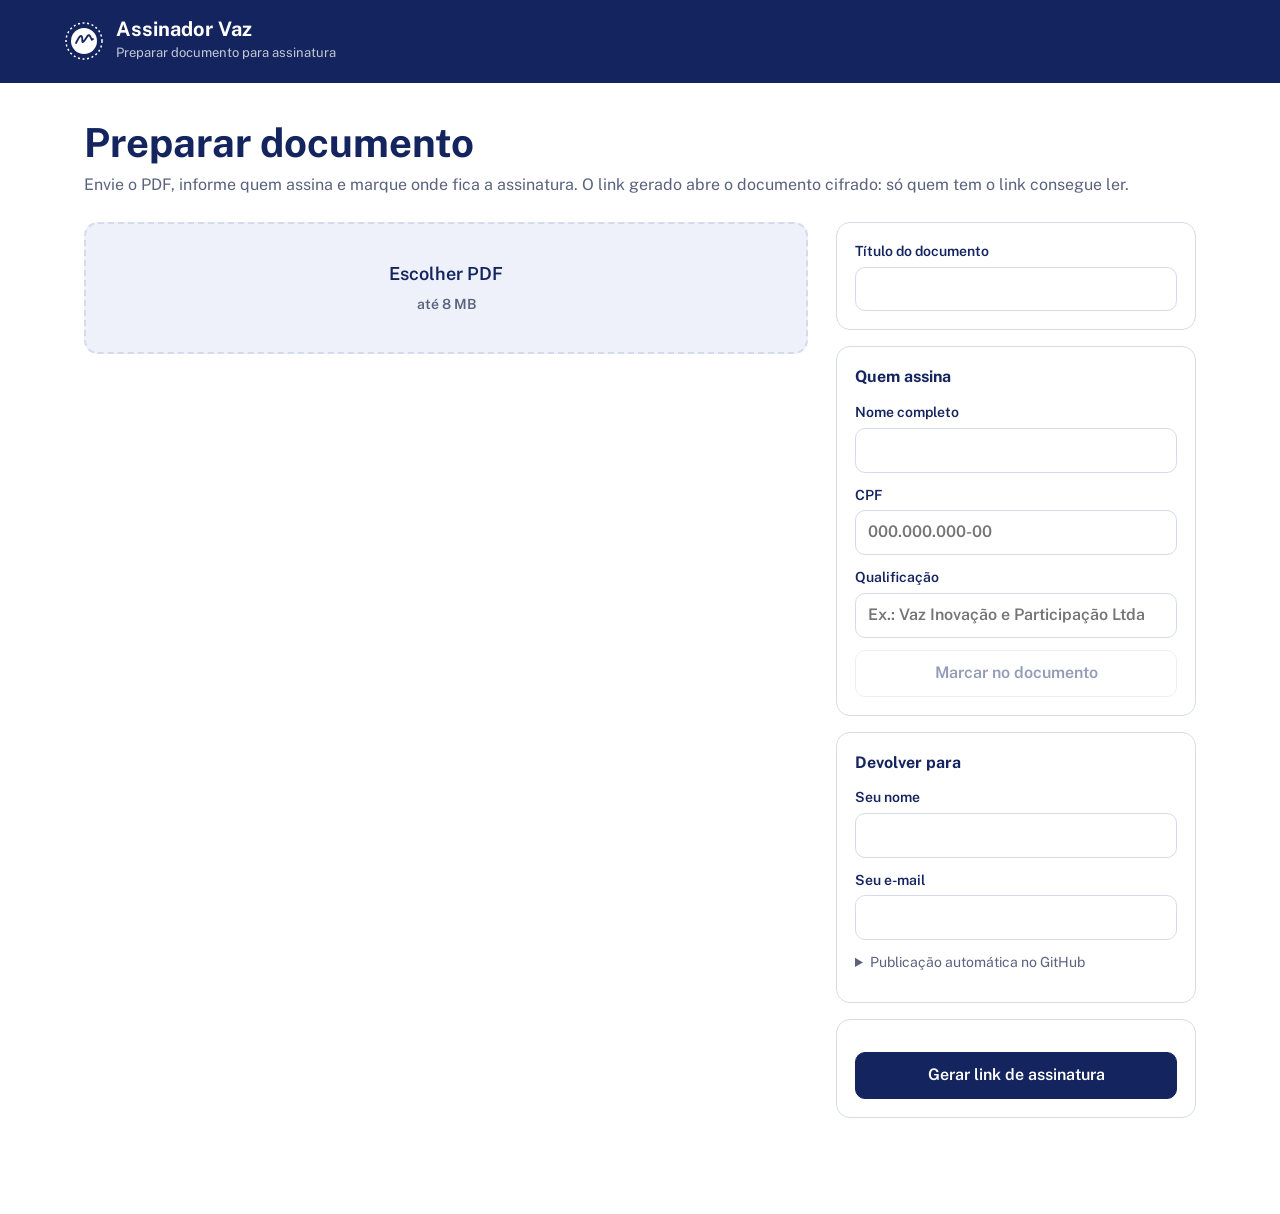
==== preparar.html @ 97c88450 "Assinador Vaz: assinatura eletrônica por link Co-Authored-By: Claude Opus 5.5 <noreply@anthropic.com" ====
<!DOCTYPE html>
<html lang="pt-BR">
<head>
<meta charset="utf-8">
<meta name="viewport" content="width=device-width,initial-scale=1">
<meta name="robots" content="noindex">
<title>Preparar documento · Assinador Vaz</title>
<link rel="preconnect" href="https://fonts.googleapis.com">
<link href="https://fonts.googleapis.com/css2?family=Public+Sans:wght@400;500;600;700&display=swap" rel="stylesheet">
<link rel="stylesheet" href="lib/style.css">
</head>
<body>
<header class="top"><div class="in">
  <a class="brand" href="./">
    <svg class="seal" viewBox="0 0 40 40" aria-hidden="true"><circle cx="20" cy="20" r="18" fill="none" stroke="#fff" stroke-width="1.5" stroke-dasharray="2 2.6"/><circle cx="20" cy="20" r="13" fill="#fff"/><path d="M12 22c3-6 5-9 6-6s-1 7 2 4 4-8 6-5 1 5 3 3" fill="none" stroke="#14245f" stroke-width="1.8" stroke-linecap="round"/></svg>
    <div><b>Assinador Vaz</b><span>Preparar documento para assinatura</span></div>
  </a>
</div></header>
<main>
  <section id="vNew">
    <h1>Preparar documento</h1>
    <p class="lead">Envie o PDF, informe quem assina e marque onde fica a assinatura. O link gerado abre o documento cifrado: só quem tem o link consegue ler.</p>
    <div class="grid">
      <div>
        <label class="drop" id="drop"><input type="file" id="file" accept="application/pdf,.pdf"><span style="font-size:18px">Escolher PDF</span><span class="muted">até 8 MB</span></label>
        <div class="banner" id="banner" hidden><span id="bannerTxt"></span><button class="btn light" id="bannerX" type="button">Cancelar</button></div>
        <div class="doc" id="doc" hidden></div>
      </div>
      <div class="side">
        <div class="card" style="display:grid;gap:12px">
          <label class="f">Título do documento<input type="text" id="title" maxlength="120"></label>
        </div>
        <div class="card" style="display:grid;gap:12px">
          <h3 style="margin:0">Quem assina</h3>
          <label class="f">Nome completo<input type="text" id="sName" maxlength="120"></label>
          <label class="f">CPF<input inputmode="numeric" id="sCpf" maxlength="14" placeholder="000.000.000-00"></label>
          <label class="f">Qualificação<input type="text" id="sRole" maxlength="120" placeholder="Ex.: Vaz Inovação e Participação Ltda"></label>
          <button class="btn ghost" id="place" type="button" disabled>Marcar no documento</button>
        </div>
        <div class="card" style="display:grid;gap:12px">
          <h3 style="margin:0">Devolver para</h3>
          <label class="f">Seu nome<input type="text" id="fName" maxlength="80"></label>
          <label class="f">Seu e-mail<input type="email" id="fMail" maxlength="120"></label>
          <details>
            <summary class="muted" style="cursor:pointer;min-height:32px">Publicação automática no GitHub</summary>
            <div style="display:grid;gap:10px;margin-top:8px">
              <label class="f">Repositório<input type="text" id="repo" placeholder="usuario/repositorio"></label>
              <label class="f">Token do GitHub (só conteúdo deste repositório)<input type="password" id="token" autocomplete="off"></label>
              <label class="chk"><input type="checkbox" id="keep"><span>Lembrar neste aparelho</span></label>
            </div>
          </details>
        </div>
        <div class="card">
          <p class="err" id="err"></p>
          <button class="btn wide" id="make">Gerar link de assinatura</button>
        </div>
      </div>
    </div>
  </section>

  <section id="vLink" hidden>
    <div class="done">
      <div class="check"><svg width="28" height="28" viewBox="0 0 24 24" aria-hidden="true"><path d="M5 12.5l4.2 4.2L19 7" fill="none" stroke="#fff" stroke-width="2.6" stroke-linecap="round" stroke-linejoin="round"/></svg></div>
      <h1>Link pronto</h1>
      <p class="lead" id="linkLead" style="margin:0"></p>
      <div class="linkbox" id="link"></div>
      <div class="rowb">
        <button class="btn" id="copy">Copiar link</button>
        <a class="btn ghost" id="wa" target="_blank" rel="noopener">Enviar no WhatsApp</a>
        <a class="btn ghost" id="em">Enviar por e-mail</a>
      </div>
      <p class="muted" id="manual" hidden></p>
      <a class="link" href="preparar.html">Preparar outro documento</a>
    </div>
  </section>
</main>

<script src="lib/pdf.min.js"></script>
<script src="lib/pdf.worker.min.js"></script>
<script src="lib/common.js"></script>
<script>
{
const { $ } = AV;
const BOX = { w: 222, h: 54 }, MAXB = 8 * 1024 * 1024;
const D = { bytes: null, hash: '', pages: null, fileName: '', placing: false, signer: { page: null, x: 0, y: 0, w: BOX.w, h: BOX.h } };
AV.cpfInput($('#sCpf'));
const store = { get: k => { try { return localStorage.getItem('av.' + k) || ''; } catch { return ''; } }, set: (k, v) => { try { localStorage.setItem('av.' + k, v); } catch { } }, del: k => { try { localStorage.removeItem('av.' + k); } catch { } } };
$('#fName').value = store.get('fName'); $('#fMail').value = store.get('fMail');
const gh = /^([^.]+)\.github\.io$/i.exec(location.hostname), seg = location.pathname.split('/').filter(Boolean)[0];
$('#repo').value = store.get('repo') || (gh && seg && seg !== 'preparar.html' ? `${gh[1]}/${seg}` : '');
$('#token').value = store.get('token'); $('#keep').checked = !!store.get('token');

const draw = () => { if (D.pages) AV.boxes($('#doc'), D.pages, D.signer.page == null ? [] : [{ ...D.signer, name: $('#sName').value.trim() }]); };
$('#sName').addEventListener('input', draw);
$('#file').onchange = async e => {
  const f = e.target.files[0]; if (!f) return; const err = $('#err'); err.textContent = '';
  if (f.size > MAXB) { err.textContent = 'O PDF passa de 8 MB.'; return; }
  const bytes = new Uint8Array(await f.arrayBuffer());
  if (String.fromCharCode(...bytes.subarray(0, 5)) !== '%PDF-') { err.textContent = 'Este arquivo não é um PDF.'; return; }
  const host = $('#doc'); host.hidden = false; host.replaceChildren(AV.el('p', 'muted', 'Abrindo o PDF…'));
  try {
    D.bytes = bytes; D.hash = await AV.sha(bytes); D.fileName = f.name;
    D.pages = await AV.renderPdf(bytes, host);
    if (!$('#title').value) $('#title').value = f.name.replace(/\.pdf$/i, '').replace(/_+/g, ' ');
    $('#drop').hidden = true; $('#place').disabled = false; draw();
  } catch { err.textContent = 'Não foi possível ler este PDF.'; host.hidden = true; D.pages = null; }
};
const stop = () => { D.placing = false; $('#banner').hidden = true; $('#doc').classList.remove('placing'); };
$('#place').onclick = () => { D.placing = true; $('#bannerTxt').textContent = 'Toque no documento onde vai a assinatura'; $('#banner').hidden = false; $('#doc').classList.add('placing'); $('#banner').scrollIntoView({ block: 'start' }); };
$('#bannerX').onclick = stop;
$('#doc').addEventListener('click', e => {
  if (!D.placing) return; const pg = e.target.closest('.pg'); if (!pg) return;
  const i = +pg.dataset.i, P = D.pages[i], r = pg.getBoundingClientRect(), s = D.signer;
  const fx = (e.clientX - r.left) / r.width, fy = (e.clientY - r.top) / r.height;
  s.w = Math.min(BOX.w, P.w * 0.45); s.h = s.w * BOX.h / BOX.w; s.page = i;
  s.x = Math.max(P.x0, Math.min(P.x0 + P.w - s.w, P.x0 + fx * P.w - s.w / 2));
  s.y = Math.max(P.y0, Math.min(P.y0 + P.h - s.h, P.y0 + (1 - fy) * P.h - s.h / 2));
  $('#place').textContent = `Página ${i + 1} · mudar`; stop(); draw();
});

$('#make').onclick = async () => {
  const err = $('#err'); err.textContent = '';
  const title = $('#title').value.trim(), name = $('#sName').value.trim().replace(/\s+/g, ' '), cpf = AV.digits($('#sCpf').value);
  if (!D.bytes) return err.textContent = 'Escolha o PDF.';
  if (!title) return err.textContent = 'Dê um título ao documento.';
  if (name.split(' ').length < 2) return err.textContent = 'Informe o nome completo de quem assina.';
  if (!AV.cpfOk(cpf)) return err.textContent = 'O CPF não é válido.';
  if (D.signer.page == null) return err.textContent = 'Marque no documento onde fica a assinatura.';
  const fName = $('#fName').value.trim(), fMail = $('#fMail').value.trim();
  store.set('fName', fName); store.set('fMail', fMail);
  const repo = $('#repo').value.trim(), token = $('#token').value.trim();
  if ($('#keep').checked && token) { store.set('token', token); store.set('repo', repo); } else { store.del('token'); }
  const b = $('#make'); b.disabled = true; b.textContent = 'Gerando…';
  try {
    const id = AV.rid(12), s = D.signer;
    const { bin, key } = await AV.seal({ v: 1, id, title, fileName: D.fileName, hash: D.hash, createdAt: new Date().toISOString(), from: { name: fName, email: fMail },
      signer: { name, cpf, role: $('#sRole').value.trim(), page: s.page, x: +s.x.toFixed(2), y: +s.y.toFixed(2), w: +s.w.toFixed(2), h: +s.h.toFixed(2) }, pdf: AV.b64(D.bytes) });
    const base = location.href.replace(/[#?].*$/, '').replace(/preparar\.html$/, '');
    const link = `${base}#${id}.${key}`;
    let published = false;
    if (repo && token) {
      const r = await fetch(`https://api.github.com/repos/${repo}/contents/e/${id}.bin`, { method: 'PUT', headers: { Authorization: 'Bearer ' + token, Accept: 'application/vnd.github+json' }, body: JSON.stringify({ message: 'Novo envelope de assinatura', content: AV.b64(bin) }) });
      if (!r.ok) throw new Error(r.status === 401 || r.status === 403 || r.status === 404 ? 'o GitHub recusou o token ou o repositório' : 'falha ao publicar no GitHub (' + r.status + ')');
      published = true;
    } else {
      const url = URL.createObjectURL(new Blob([bin], { type: 'application/octet-stream' }));
      const a = AV.el('a'); a.href = url; a.download = id + '.bin'; document.body.append(a); a.click(); a.remove();
    }
    $('#vNew').hidden = true; $('#vLink').hidden = false; scrollTo(0, 0);
    $('#link').textContent = link;
    $('#linkLead').textContent = published ? `Mande o link para ${name}. Ele já está publicado; pode levar até um minuto para abrir.` : `Baixamos o arquivo ${id}.bin. Coloque-o na pasta e/ do site e depois mande o link para ${name}.`;
    const msg = `Olá! Segue o link para assinar "${title}": ${link}`;
    $('#wa').href = 'https://wa.me/?text=' + encodeURIComponent(msg);
    $('#em').href = `mailto:?subject=${encodeURIComponent('Assinatura: ' + title)}&body=${encodeURIComponent(msg)}`;
    $('#copy').onclick = async () => { try { await navigator.clipboard.writeText(link); $('#copy').textContent = 'Link copiado'; } catch { $('#copy').textContent = 'Selecione e copie acima'; } };
  } catch (x) { err.textContent = 'Não foi possível gerar: ' + (x.message || x); }
  finally { b.disabled = false; b.textContent = 'Gerar link de assinatura'; }
};
}
</script>
</body>
</html>
---- lib/style.css ----
/* VOICE: formal, calmo e exato, como um livro de registro de cartório
   IDEA: o envelope de assinatura: o próprio documento, com o campo marcado como a carimbo
   PICTURE: o documento aberto, com o quadro de assinatura desenhado sobre a página
   COLOUR and TYPE: tinta #14245f dominante, papel branco, vermelhão de carimbo só no que falta; Public Sans
   LAYOUT: faixa de tinta no topo; documento à esquerda e painel à direita; empilha no celular */
:root{color-scheme:light dark;
  --bg:light-dark(#ffffff,#0b1230);--ink:light-dark(#14245f,#e6eaff);--text:light-dark(#1b2133,#e6eaff);
  --muted:light-dark(#5a627e,#9aa3c7);--tint:light-dark(#eef1fa,#141d45);--line:light-dark(#d6dbea,#27315f);
  --band:light-dark(#14245f,#070c24);--stamp:light-dark(#c9381f,#ff7a5c);--card:light-dark(#ffffff,#101944);
  --btn:light-dark(#14245f,#e6eaff);--btnt:light-dark(#ffffff,#0b1230)}
*{box-sizing:border-box;min-width:0}
body{margin:0;background:var(--bg);color:var(--text);font:16px/1.55 "Public Sans",system-ui,sans-serif;overflow-x:clip}
button,input{font:inherit}
.top{background:var(--band);color:#fff;padding:18px max(5vw,16px)}
.top .in{max-width:1240px;margin:0 auto;display:flex;align-items:center;gap:16px;flex-wrap:wrap}
.brand{display:flex;align-items:center;gap:12px;margin-right:auto;color:#fff;text-decoration:none}
.seal{width:40px;height:40px;flex:none}
.brand b{font-size:20px;font-weight:700;display:block;line-height:1.1}
.brand span{font-size:13px;opacity:.75}
main{max-width:1240px;margin:0 auto;padding:clamp(20px,3vw,40px) max(5vw,16px) 96px}
h1,h2{font-weight:700;line-height:1.1;text-wrap:balance;margin:0;color:var(--ink)}
h1{font-size:clamp(28px,4vw,40px)}h2{font-size:clamp(22px,3vw,30px)}
.lead{color:var(--muted);margin:8px 0 24px}
.btn{min-height:44px;padding:10px 18px;border-radius:10px;border:1.5px solid var(--btn);background:var(--btn);color:var(--btnt);font-weight:600;cursor:pointer;text-decoration:none;display:inline-flex;align-items:center;justify-content:center;gap:8px}
.btn.ghost{background:transparent;color:var(--ink);border-color:var(--line)}
.btn.light{background:#fff;color:#14245f;border-color:#fff}
.btn.wide{width:100%}
.btn:disabled{opacity:.45;cursor:not-allowed}
.btn:focus-visible,input:focus-visible,label.drop:focus-within,.link:focus-visible{outline:3px solid var(--stamp);outline-offset:2px}
.link{background:none;border:0;color:var(--ink);font-weight:600;cursor:pointer;padding:10px 0;min-height:44px}
.notice{border:1.5px solid var(--line);border-radius:12px;padding:16px 18px;background:var(--tint);margin-bottom:20px}
.notice.bad{border-color:var(--stamp);color:var(--stamp);font-weight:600}
.grid{display:grid;grid-template-columns:minmax(0,1fr) 360px;gap:28px;align-items:start}
@media(max-width:900px){.grid{grid-template-columns:minmax(0,1fr)}}
.side{position:sticky;top:16px;display:grid;gap:16px}
@media(max-width:900px){.side{position:static;order:-1}}
.card{background:var(--card);border:1.5px solid var(--line);border-radius:14px;padding:18px}
.card h3{margin:0 0 10px;font-size:16px;color:var(--ink)}
.doc{background:var(--tint);border-radius:14px;padding:clamp(10px,2vw,22px);display:grid;gap:16px}
.pg{position:relative;background:#fff;box-shadow:0 1px 2px #0002,0 8px 24px #14245f1f;border-radius:3px;overflow:hidden}
.pg canvas{display:block;width:100%;height:100%}
.ov{position:absolute;inset:0}
.placing .pg{cursor:crosshair}
.box{position:absolute;border:1.5px dashed #c9381f;background:#c9381f14;border-radius:4px;display:flex;align-items:flex-end;padding:2px 4px;font:600 clamp(8px,1.2vw,11px)/1.15 "Public Sans",sans-serif;color:#c9381f;overflow:hidden}
.box .bl{margin-left:auto;max-width:60%}
.muted{color:var(--muted);font-size:14px}
.err{color:var(--stamp);font-size:14px;font-weight:600;min-height:1em;margin:0}
label.f{display:grid;gap:4px;font-size:14px;font-weight:600;color:var(--ink)}
input[type=text],input[type=email],input[type=password],input[inputmode]{width:100%;min-height:44px;border:1.5px solid var(--line);border-radius:10px;padding:9px 12px;background:var(--bg);color:var(--text);font-size:16px}
label.drop{position:relative;display:grid;place-items:center;text-align:center;gap:6px;border:2px dashed var(--line);border-radius:14px;padding:36px 16px;cursor:pointer;background:var(--tint);color:var(--ink);font-weight:600}
label.drop input{position:absolute;opacity:0;width:1px;height:1px}
.chk{display:flex;gap:10px;align-items:flex-start;font-size:15px;cursor:pointer}
.chk input{width:22px;height:22px;flex:none;margin-top:1px;accent-color:#14245f}
.rowb{display:flex;gap:10px;flex-wrap:wrap;align-items:center}
.banner{position:sticky;top:0;z-index:5;background:var(--stamp);color:#fff;padding:12px 16px;border-radius:10px;font-weight:600;display:flex;gap:12px;align-items:center;justify-content:space-between}
.scrim{position:fixed;inset:0;background:#070c24b3;display:grid;place-items:center;padding:16px;z-index:20}
.dlg{background:var(--bg);border-radius:16px;max-width:520px;width:100%;max-height:calc(100vh - 32px);overflow:auto;padding:22px;display:grid;gap:14px}
.pad{position:relative;border:1.5px solid var(--line);border-radius:12px;background:#fff;touch-action:none}
.pad canvas{display:block;width:100%;aspect-ratio:2.2/1;border-radius:12px}
.pad .base{position:absolute;left:8%;right:8%;bottom:22%;border-top:1px solid #c5cbe0;pointer-events:none}
.pad .hint{position:absolute;left:8%;bottom:8%;font-size:13px;color:#8a91ad;pointer-events:none}
.steps{margin:0;padding-left:20px;color:var(--muted);font-size:14px}
.steps li{margin:4px 0}
.dock{position:fixed;left:0;right:0;bottom:0;background:var(--bg);border-top:1.5px solid var(--line);padding:12px max(5vw,16px) calc(12px + env(safe-area-inset-bottom));z-index:10;display:none}
@media(max-width:900px){.dock{display:block}}
.done{display:grid;gap:16px;max-width:640px}
.check{width:56px;height:56px;border-radius:50%;background:var(--ink);display:grid;place-items:center}
.linkbox{font:14px/1.4 ui-monospace,monospace;background:var(--tint);border-radius:10px;padding:12px;overflow-wrap:anywhere}
[hidden]{display:none!important}
@media (prefers-reduced-motion:no-preference){.check{animation:pop .5s ease-out}@keyframes pop{from{transform:scale(.6);opacity:0}}}
@media(max-width:900px){#go{display:none}}
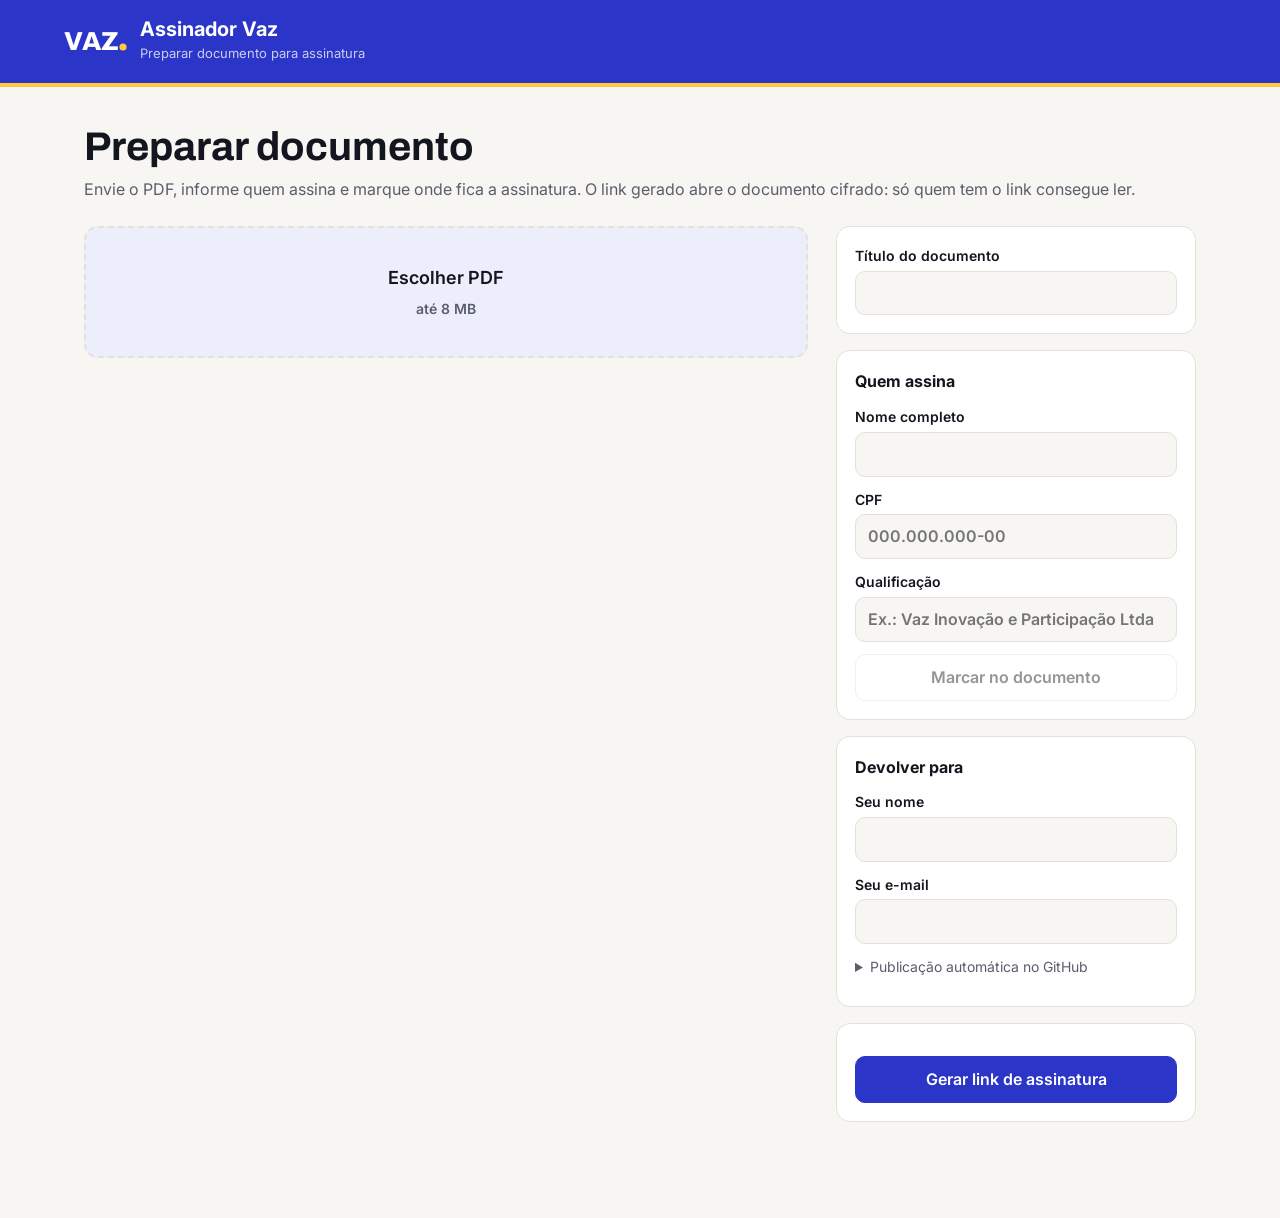
==== commit c866e848: "Identidade Vaz e folha de registro de assinaturas no PDF Co-Authored-By: Claude Opus 5.5 <noreply@an" ====
--- a/preparar.html
+++ b/preparar.html
@@ -6,13 +6,13 @@
 <meta name="robots" content="noindex">
 <title>Preparar documento · Assinador Vaz</title>
 <link rel="preconnect" href="https://fonts.googleapis.com">
-<link href="https://fonts.googleapis.com/css2?family=Public+Sans:wght@400;500;600;700&display=swap" rel="stylesheet">
+<link href="https://fonts.googleapis.com/css2?family=Archivo:wght@600;700;800&family=Inter:wght@400;500;600;700&display=swap" rel="stylesheet">
 <link rel="stylesheet" href="lib/style.css">
 </head>
 <body>
 <header class="top"><div class="in">
   <a class="brand" href="./">
-    <svg class="seal" viewBox="0 0 40 40" aria-hidden="true"><circle cx="20" cy="20" r="18" fill="none" stroke="#fff" stroke-width="1.5" stroke-dasharray="2 2.6"/><circle cx="20" cy="20" r="13" fill="#fff"/><path d="M12 22c3-6 5-9 6-6s-1 7 2 4 4-8 6-5 1 5 3 3" fill="none" stroke="#14245f" stroke-width="1.8" stroke-linecap="round"/></svg>
+    <svg class="seal" viewBox="0 0 64 28" aria-hidden="true" style="width:64px;height:28px"><text x="0" y="23" font-family="Archivo, Inter, sans-serif" font-weight="800" font-size="26" fill="#fff">VAZ</text><circle cx="59" cy="20" r="3.6" fill="#FFC83D"/></svg>
     <div><b>Assinador Vaz</b><span>Preparar documento para assinatura</span></div>
   </a>
 </div></header>
--- a/lib/style.css
+++ b/lib/style.css
@@ -4,29 +4,29 @@
    COLOUR and TYPE: tinta #14245f dominante, papel branco, vermelhão de carimbo só no que falta; Public Sans
    LAYOUT: faixa de tinta no topo; documento à esquerda e painel à direita; empilha no celular */
 :root{color-scheme:light dark;
-  --bg:light-dark(#ffffff,#0b1230);--ink:light-dark(#14245f,#e6eaff);--text:light-dark(#1b2133,#e6eaff);
-  --muted:light-dark(#5a627e,#9aa3c7);--tint:light-dark(#eef1fa,#141d45);--line:light-dark(#d6dbea,#27315f);
-  --band:light-dark(#14245f,#070c24);--stamp:light-dark(#c9381f,#ff7a5c);--card:light-dark(#ffffff,#101944);
-  --btn:light-dark(#14245f,#e6eaff);--btnt:light-dark(#ffffff,#0b1230)}
+  --bg:light-dark(#F7F6F2,#14161F);--ink:light-dark(#14161F,#F7F6F2);--text:light-dark(#14161F,#F7F6F2);
+  --muted:light-dark(#5B5E6B,#A3A6B3);--tint:light-dark(#ECEEFB,#1F2340);--line:light-dark(#E3E1D9,#2E3140);
+  --band:#2B36C9;--stamp:light-dark(#B3261E,#FF8A80);--card:light-dark(#FFFFFF,#1B1E2A);
+  --btn:#2B36C9;--btnt:#FFFFFF;--accent:#FFC83D}
 *{box-sizing:border-box;min-width:0}
-body{margin:0;background:var(--bg);color:var(--text);font:16px/1.55 "Public Sans",system-ui,sans-serif;overflow-x:clip}
+body{margin:0;background:var(--bg);color:var(--text);font:16px/1.55 Inter,system-ui,sans-serif;overflow-x:clip}
 button,input{font:inherit}
-.top{background:var(--band);color:#fff;padding:18px max(5vw,16px)}
+.top{background:var(--band);color:#fff;padding:18px max(5vw,16px);border-bottom:4px solid var(--accent)}
 .top .in{max-width:1240px;margin:0 auto;display:flex;align-items:center;gap:16px;flex-wrap:wrap}
 .brand{display:flex;align-items:center;gap:12px;margin-right:auto;color:#fff;text-decoration:none}
 .seal{width:40px;height:40px;flex:none}
 .brand b{font-size:20px;font-weight:700;display:block;line-height:1.1}
 .brand span{font-size:13px;opacity:.75}
 main{max-width:1240px;margin:0 auto;padding:clamp(20px,3vw,40px) max(5vw,16px) 96px}
-h1,h2{font-weight:700;line-height:1.1;text-wrap:balance;margin:0;color:var(--ink)}
+h1,h2{font-family:Archivo,Inter,sans-serif;font-weight:700;line-height:1.1;text-wrap:balance;margin:0;color:var(--ink)}
 h1{font-size:clamp(28px,4vw,40px)}h2{font-size:clamp(22px,3vw,30px)}
 .lead{color:var(--muted);margin:8px 0 24px}
 .btn{min-height:44px;padding:10px 18px;border-radius:10px;border:1.5px solid var(--btn);background:var(--btn);color:var(--btnt);font-weight:600;cursor:pointer;text-decoration:none;display:inline-flex;align-items:center;justify-content:center;gap:8px}
 .btn.ghost{background:transparent;color:var(--ink);border-color:var(--line)}
-.btn.light{background:#fff;color:#14245f;border-color:#fff}
+.btn.light{background:#fff;color:#2B36C9;border-color:#fff}
 .btn.wide{width:100%}
 .btn:disabled{opacity:.45;cursor:not-allowed}
-.btn:focus-visible,input:focus-visible,label.drop:focus-within,.link:focus-visible{outline:3px solid var(--stamp);outline-offset:2px}
+.btn:focus-visible,input:focus-visible,label.drop:focus-within,.link:focus-visible{outline:3px solid #FFC83D;outline-offset:2px}
 .link{background:none;border:0;color:var(--ink);font-weight:600;cursor:pointer;padding:10px 0;min-height:44px}
 .notice{border:1.5px solid var(--line);border-radius:12px;padding:16px 18px;background:var(--tint);margin-bottom:20px}
 .notice.bad{border-color:var(--stamp);color:var(--stamp);font-weight:600}
@@ -41,7 +41,7 @@
 .pg canvas{display:block;width:100%;height:100%}
 .ov{position:absolute;inset:0}
 .placing .pg{cursor:crosshair}
-.box{position:absolute;border:1.5px dashed #c9381f;background:#c9381f14;border-radius:4px;display:flex;align-items:flex-end;padding:2px 4px;font:600 clamp(8px,1.2vw,11px)/1.15 "Public Sans",sans-serif;color:#c9381f;overflow:hidden}
+.box{position:absolute;border:1.5px dashed #2B36C9;background:#FFC83D4d;border-radius:4px;display:flex;align-items:flex-end;padding:2px 4px;font:600 clamp(8px,1.2vw,11px)/1.15 Inter,sans-serif;color:#232CA6;overflow:hidden}
 .box .bl{margin-left:auto;max-width:60%}
 .muted{color:var(--muted);font-size:14px}
 .err{color:var(--stamp);font-size:14px;font-weight:600;min-height:1em;margin:0}
@@ -50,9 +50,9 @@
 label.drop{position:relative;display:grid;place-items:center;text-align:center;gap:6px;border:2px dashed var(--line);border-radius:14px;padding:36px 16px;cursor:pointer;background:var(--tint);color:var(--ink);font-weight:600}
 label.drop input{position:absolute;opacity:0;width:1px;height:1px}
 .chk{display:flex;gap:10px;align-items:flex-start;font-size:15px;cursor:pointer}
-.chk input{width:22px;height:22px;flex:none;margin-top:1px;accent-color:#14245f}
+.chk input{width:22px;height:22px;flex:none;margin-top:1px;accent-color:#2B36C9}
 .rowb{display:flex;gap:10px;flex-wrap:wrap;align-items:center}
-.banner{position:sticky;top:0;z-index:5;background:var(--stamp);color:#fff;padding:12px 16px;border-radius:10px;font-weight:600;display:flex;gap:12px;align-items:center;justify-content:space-between}
+.banner{position:sticky;top:0;z-index:5;background:#2B36C9;color:#fff;padding:12px 16px;border-radius:10px;font-weight:600;display:flex;gap:12px;align-items:center;justify-content:space-between}
 .scrim{position:fixed;inset:0;background:#070c24b3;display:grid;place-items:center;padding:16px;z-index:20}
 .dlg{background:var(--bg);border-radius:16px;max-width:520px;width:100%;max-height:calc(100vh - 32px);overflow:auto;padding:22px;display:grid;gap:14px}
 .pad{position:relative;border:1.5px solid var(--line);border-radius:12px;background:#fff;touch-action:none}
@@ -64,7 +64,7 @@
 .dock{position:fixed;left:0;right:0;bottom:0;background:var(--bg);border-top:1.5px solid var(--line);padding:12px max(5vw,16px) calc(12px + env(safe-area-inset-bottom));z-index:10;display:none}
 @media(max-width:900px){.dock{display:block}}
 .done{display:grid;gap:16px;max-width:640px}
-.check{width:56px;height:56px;border-radius:50%;background:var(--ink);display:grid;place-items:center}
+.check{width:56px;height:56px;border-radius:50%;background:#2B36C9;box-shadow:0 0 0 5px #FFC83D;display:grid;place-items:center}
 .linkbox{font:14px/1.4 ui-monospace,monospace;background:var(--tint);border-radius:10px;padding:12px;overflow-wrap:anywhere}
 [hidden]{display:none!important}
 @media (prefers-reduced-motion:no-preference){.check{animation:pop .5s ease-out}@keyframes pop{from{transform:scale(.6);opacity:0}}}
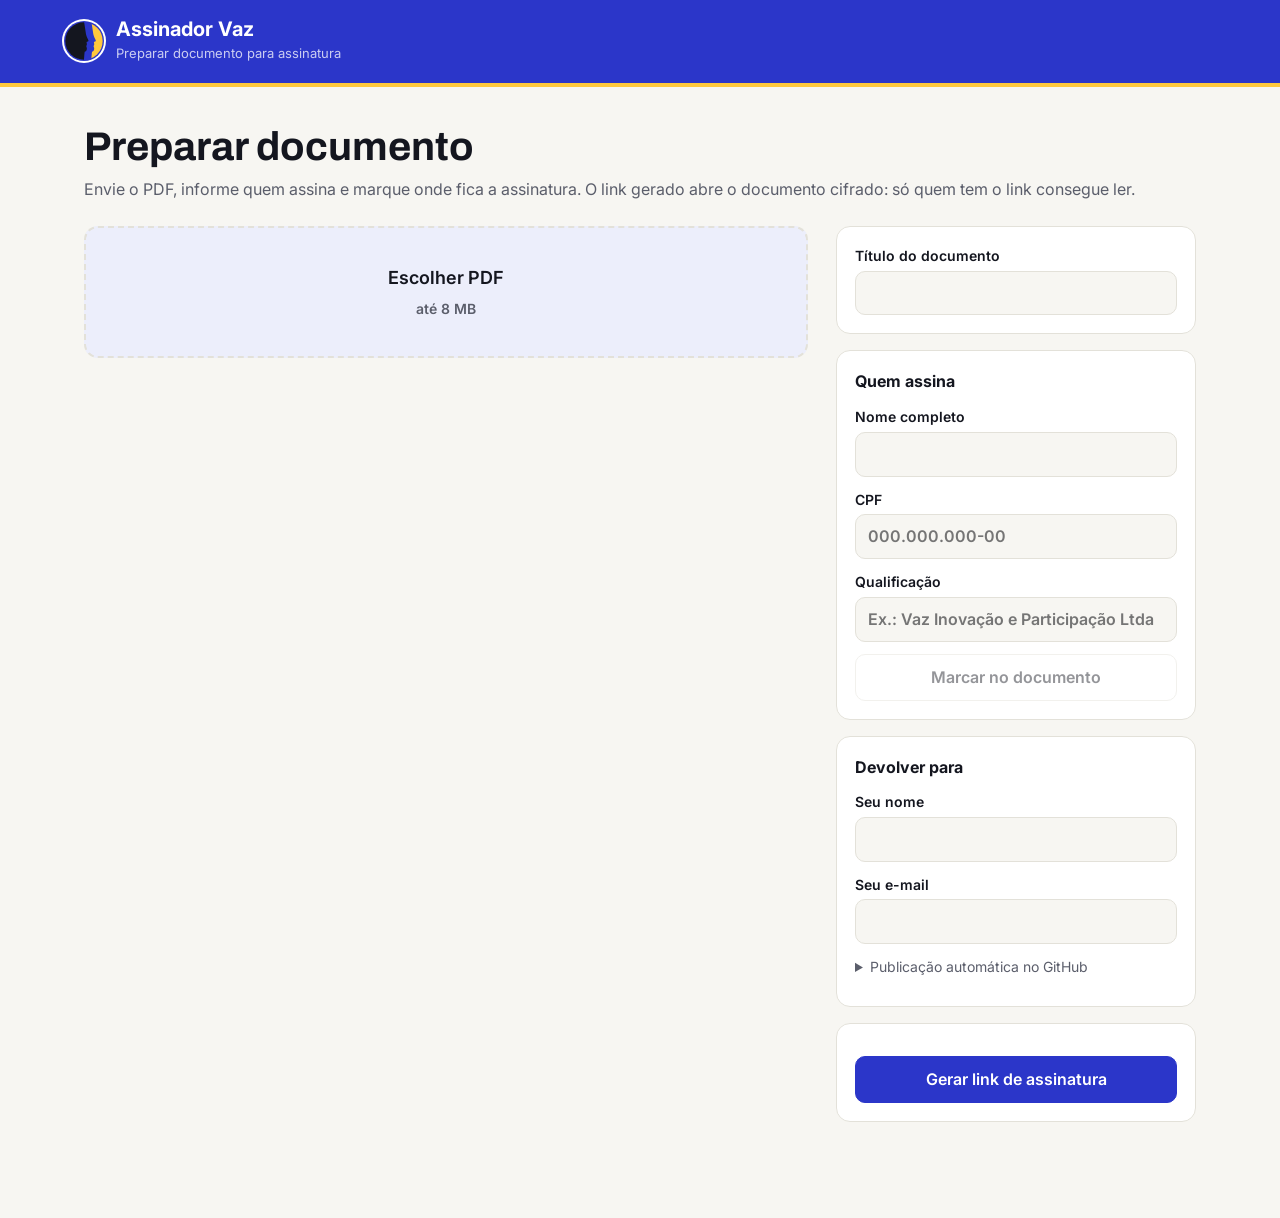
==== commit 352ffaaa: "Símbolo oficial da Vaz como marca d'água sutil e no cabeçalho Co-Authored-By: Claude Opus 5.5 <norep" ====
--- a/preparar.html
+++ b/preparar.html
@@ -12,7 +12,7 @@
 <body>
 <header class="top"><div class="in">
   <a class="brand" href="./">
-    <svg class="seal" viewBox="0 0 64 28" aria-hidden="true" style="width:64px;height:28px"><text x="0" y="23" font-family="Archivo, Inter, sans-serif" font-weight="800" font-size="26" fill="#fff">VAZ</text><circle cx="59" cy="20" r="3.6" fill="#FFC83D"/></svg>
+    <img class="seal" src="lib/simbolo.svg" alt="" width="40" height="40">
     <div><b>Assinador Vaz</b><span>Preparar documento para assinatura</span></div>
   </a>
 </div></header>
--- a/lib/style.css
+++ b/lib/style.css
@@ -14,7 +14,7 @@
 .top{background:var(--band);color:#fff;padding:18px max(5vw,16px);border-bottom:4px solid var(--accent)}
 .top .in{max-width:1240px;margin:0 auto;display:flex;align-items:center;gap:16px;flex-wrap:wrap}
 .brand{display:flex;align-items:center;gap:12px;margin-right:auto;color:#fff;text-decoration:none}
-.seal{width:40px;height:40px;flex:none}
+.seal{width:40px;height:40px;flex:none;border-radius:50%;box-shadow:0 0 0 2px #fff}
 .brand b{font-size:20px;font-weight:700;display:block;line-height:1.1}
 .brand span{font-size:13px;opacity:.75}
 main{max-width:1240px;margin:0 auto;padding:clamp(20px,3vw,40px) max(5vw,16px) 96px}
